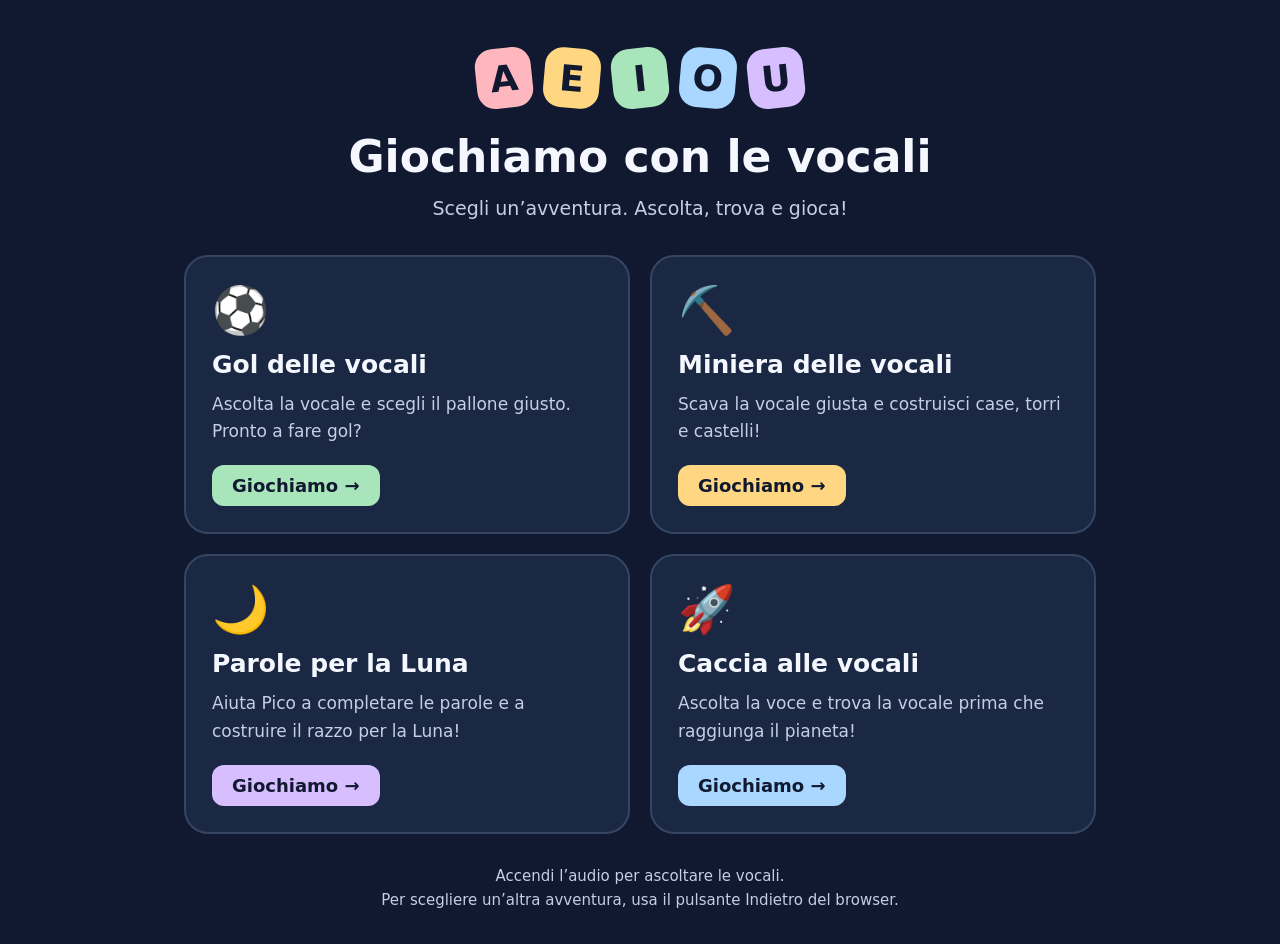
==== games/index.html @ 036d523c "a" ====
<!doctype html>
<html lang="it">
<head>
  <meta charset="utf-8">
  <meta name="viewport" content="width=device-width, initial-scale=1">
  <meta name="theme-color" content="#10192f">
  <meta name="description" content="Quattro avventure per giocare con le vocali: calcio, costruzioni e viaggi nello spazio.">
  <title>Giochiamo con le vocali</title>
  <style>
    * { box-sizing: border-box; }
    body { margin: 0; min-height: 100vh; background: #10192f; color: #f5f7ff; font-family: system-ui, sans-serif; }
    main { max-width: 960px; margin: auto; padding: 48px 24px 32px; }
    header { text-align: center; margin-bottom: 36px; }
    .vowels { display: flex; justify-content: center; gap: 12px; margin-bottom: 24px; }
    .vowels span { display: grid; place-items: center; width: 56px; height: 60px; border-radius: 18px; color: #10192f; background: var(--color); font-size: 36px; font-weight: 900; transform: rotate(var(--angle, -6deg)); }
    h1 { font-size: clamp(28px, 5vw, 44px); line-height: 1.15; margin: 0 0 14px; }
    header p { color: #c4cee4; font-size: 19px; margin: 0; }
    .games { display: grid; grid-template-columns: repeat(2, minmax(0, 1fr)); gap: 20px; }
    .game { display: flex; flex-direction: column; align-items: flex-start; gap: 12px; padding: 26px; border: 2px solid #354562; border-radius: 24px; background: #1a2843; color: inherit; text-decoration: none; transition: border-color .15s, transform .15s; }
    .game:hover { border-color: var(--accent); transform: translateY(-3px); }
    .game:focus-visible { outline: 4px solid #fff; outline-offset: 5px; }
    .icon { font-size: 46px; line-height: 1.2; }
    h2 { margin: 0; font-size: 25px; }
    .game p { color: #c4cee4; margin: 0 0 8px; line-height: 1.6; font-size: 17px; }
    .play { margin-top: auto; padding: 10px 20px; border-radius: 12px; background: var(--accent); color: #10192f; font-weight: 800; font-size: 18px; }
    footer { text-align: center; color: #c4cee4; margin-top: 30px; font-size: 15px; line-height: 1.6; }
    @media (max-width: 580px) { main { padding: 30px 18px; } .games { grid-template-columns: 1fr; } .vowels { gap: 8px; } .vowels span { width: 46px; height: 52px; font-size: 30px; } }
    @media (prefers-reduced-motion: reduce) { .game { transition: none; } .game:hover { transform: none; } }
  </style>
</head>
<body>
  <main>
    <header>
      <div class="vowels" aria-hidden="true">
        <span style="--color:#ffb7bf">A</span>
        <span style="--color:#ffd782;--angle:5deg">E</span>
        <span style="--color:#a9e5bb">I</span>
        <span style="--color:#a9d7ff;--angle:5deg">O</span>
        <span style="--color:#d7beff">U</span>
      </div>
      <h1>Giochiamo con le vocali</h1>
      <p>Scegli un’avventura. Ascolta, trova e gioca!</p>
    </header>
    <nav class="games" aria-label="Scegli un gioco">
      <a class="game" href="gol-delle-vocali.html" style="--accent:#a9e5bb">
        <span class="icon" aria-hidden="true">⚽</span>
        <h2>Gol delle vocali</h2>
        <p>Ascolta la vocale e scegli il pallone giusto. Pronto a fare gol?</p>
        <span class="play" aria-hidden="true">Giochiamo →</span>
      </a>
      <a class="game" href="miniera-delle-vocali.html" style="--accent:#ffd782">
        <span class="icon" aria-hidden="true">⛏️</span>
        <h2>Miniera delle vocali</h2>
        <p>Scava la vocale giusta e costruisci case, torri e castelli!</p>
        <span class="play" aria-hidden="true">Giochiamo →</span>
      </a>
      <a class="game" href="parole-per-la-luna.html" style="--accent:#d7beff">
        <span class="icon" aria-hidden="true">🌙</span>
        <h2>Parole per la Luna</h2>
        <p>Aiuta Pico a completare le parole e a costruire il razzo per la Luna!</p>
        <span class="play" aria-hidden="true">Giochiamo →</span>
      </a>
      <a class="game" href="caccia-alle-vocali.html" style="--accent:#a9d7ff">
        <span class="icon" aria-hidden="true">🚀</span>
        <h2>Caccia alle vocali</h2>
        <p>Ascolta la voce e trova la vocale prima che raggiunga il pianeta!</p>
        <span class="play" aria-hidden="true">Giochiamo →</span>
      </a>
    </nav>
    <footer>Accendi l’audio per ascoltare le vocali.<br>Per scegliere un’altra avventura, usa il pulsante Indietro del browser.</footer>
  </main>
</body>
</html>
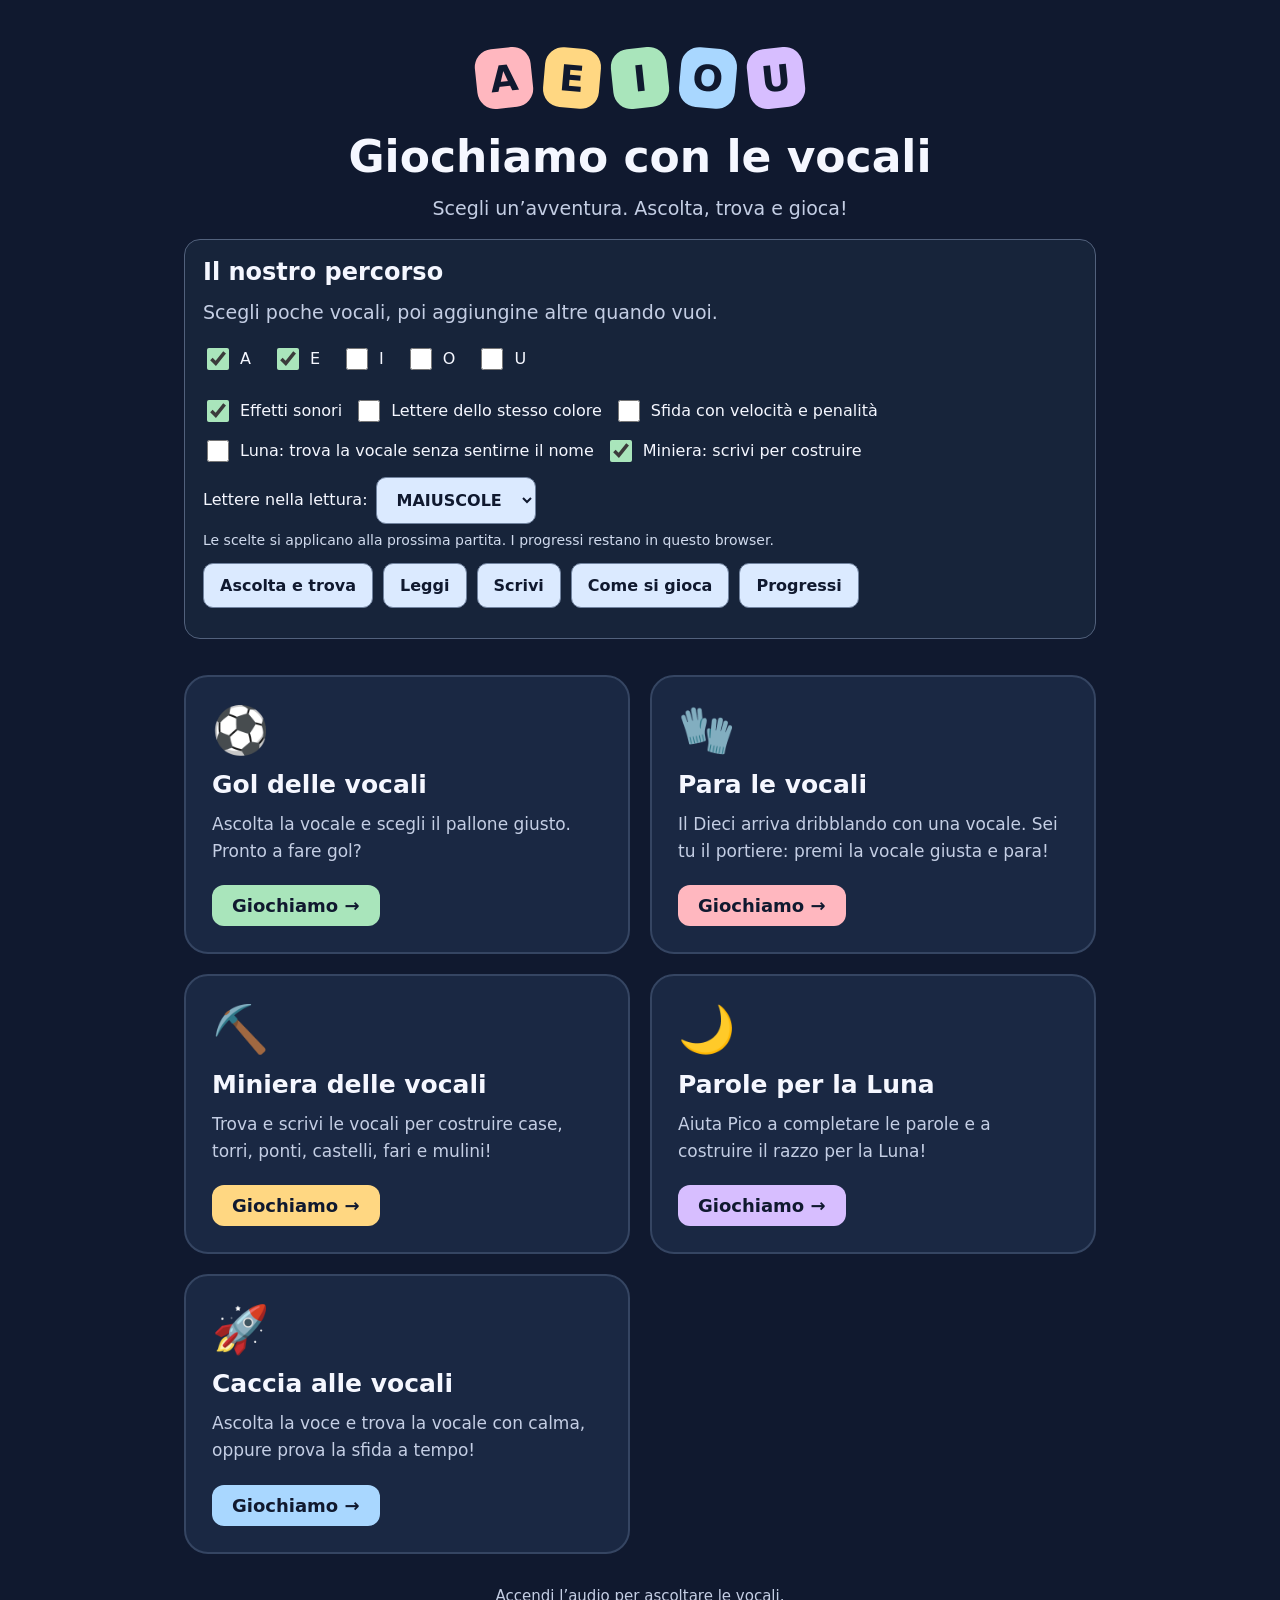
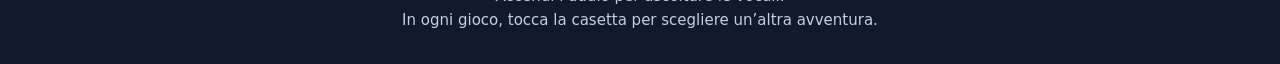
==== commit 9768a9cd: "improved" ====
--- a/games/index.html
+++ b/games/index.html
@@ -4,7 +4,7 @@
   <meta charset="utf-8">
   <meta name="viewport" content="width=device-width, initial-scale=1">
   <meta name="theme-color" content="#10192f">
-  <meta name="description" content="Quattro avventure per giocare con le vocali: calcio, costruzioni e viaggi nello spazio.">
+  <meta name="description" content="Cinque avventure per giocare con le vocali: calcio, parate, costruzioni e viaggi nello spazio.">
   <title>Giochiamo con le vocali</title>
   <style>
     * { box-sizing: border-box; }
@@ -27,6 +27,8 @@
     @media (max-width: 580px) { main { padding: 30px 18px; } .games { grid-template-columns: 1fr; } .vowels { gap: 8px; } .vowels span { width: 46px; height: 52px; font-size: 30px; } }
     @media (prefers-reduced-motion: reduce) { .game { transition: none; } .game:hover { transform: none; } }
   </style>
+<link rel="stylesheet" href="learning.css">
+<script src="learning.js"></script>
 </head>
 <body>
   <main>
@@ -48,10 +50,16 @@
         <p>Ascolta la vocale e scegli il pallone giusto. Pronto a fare gol?</p>
         <span class="play" aria-hidden="true">Giochiamo →</span>
       </a>
+      <a class="game" href="para-le-vocali.html" style="--accent:#ffb7bf">
+        <span class="icon" aria-hidden="true">🧤</span>
+        <h2>Para le vocali</h2>
+        <p>Il Dieci arriva dribblando con una vocale. Sei tu il portiere: premi la vocale giusta e para!</p>
+        <span class="play" aria-hidden="true">Giochiamo →</span>
+      </a>
       <a class="game" href="miniera-delle-vocali.html" style="--accent:#ffd782">
         <span class="icon" aria-hidden="true">⛏️</span>
         <h2>Miniera delle vocali</h2>
-        <p>Scava la vocale giusta e costruisci case, torri e castelli!</p>
+        <p>Trova e scrivi le vocali per costruire case, torri, ponti, castelli, fari e mulini!</p>
         <span class="play" aria-hidden="true">Giochiamo →</span>
       </a>
       <a class="game" href="parole-per-la-luna.html" style="--accent:#d7beff">
@@ -63,11 +71,11 @@
       <a class="game" href="caccia-alle-vocali.html" style="--accent:#a9d7ff">
         <span class="icon" aria-hidden="true">🚀</span>
         <h2>Caccia alle vocali</h2>
-        <p>Ascolta la voce e trova la vocale prima che raggiunga il pianeta!</p>
+        <p>Ascolta la voce e trova la vocale con calma, oppure prova la sfida a tempo!</p>
         <span class="play" aria-hidden="true">Giochiamo →</span>
       </a>
     </nav>
-    <footer>Accendi l’audio per ascoltare le vocali.<br>Per scegliere un’altra avventura, usa il pulsante Indietro del browser.</footer>
+    <footer>Accendi l’audio per ascoltare le vocali.<br>In ogni gioco, tocca la casetta per scegliere un’altra avventura.</footer>
   </main>
 </body>
 </html>
--- a/games/learning.css
+++ b/games/learning.css
@@ -0,0 +1,21 @@
+.learn-panel { margin: 20px 0; padding: 18px; border: 1px solid #52617c; border-radius: 16px; background: #17243a; color: #f5f7ff; font: 16px/1.5 system-ui, sans-serif; text-align: left; }
+.learn-panel h2, .learn-dialog h2 { margin: 0 0 12px; font: bold 24px/1.2 system-ui, sans-serif; }
+.learn-panel label { display: inline-flex; align-items: center; gap: 8px; margin: 6px 12px 6px 0; }
+.learn-panel input { width: 22px; height: 22px; accent-color: #a9e5bb; }
+.learn-panel select, .learn-panel button, .learn-dialog button { padding: 12px 16px; min-height: 44px; border: 1px solid #71839f; border-radius: 10px; font: bold 16px system-ui, sans-serif; color: #10192f; background: #dbeaff; cursor: pointer; }
+.learn-panel button:focus-visible, .learn-dialog button:focus-visible { outline: 3px solid #ffd782; outline-offset: 3px; }
+.learn-row { display: flex; gap: 10px; flex-wrap: wrap; align-items: center; margin: 12px 0; }
+.learn-note { font-size: 14px; color: #d0daed; }
+.learn-table { overflow-x: auto; }
+.learn-panel table { width: 100%; border-collapse: collapse; font-size: 14px; }
+.learn-panel th, .learn-panel td { padding: 8px; border-bottom: 1px solid #52617c; text-align: left; }
+.learn-dialog { width: min(620px, calc(100% - 24px)); max-height: 94dvh; overflow: auto; padding: 20px; border: 2px solid #71839f; border-radius: 20px; background: #17243a; color: #f5f7ff; font: 17px/1.5 system-ui, sans-serif; }
+.learn-dialog::backdrop { background: #071020e8; }
+.learn-dialog canvas { position: static !important; display: block; width: 100% !important; height: auto !important; aspect-ratio: 1; border-radius: 14px; background: #fff; touch-action: none; }
+.learn-dialog .read-letter { text-align: center; font: bold 140px/1.3 Arial, sans-serif; color: #fff; }
+.learn-dialog p { margin: 10px 0; }
+body.learn-neutral .slot, body.learn-neutral .pad button { color: #fff !important; border-color: #a9d7ff !important; }
+[data-v][hidden] { display: none !important; }
+.learn-settings { margin: 14px 0; }
+.learn-settings summary { cursor: pointer; padding: 12px; border: 1px solid #71839f; border-radius: 10px; color: #f5f7ff; background: #17243a; font: bold 16px system-ui, sans-serif; }
+@media (max-width: 480px) { .learn-dialog { padding: 12px; } .learn-panel { padding: 12px; } }
